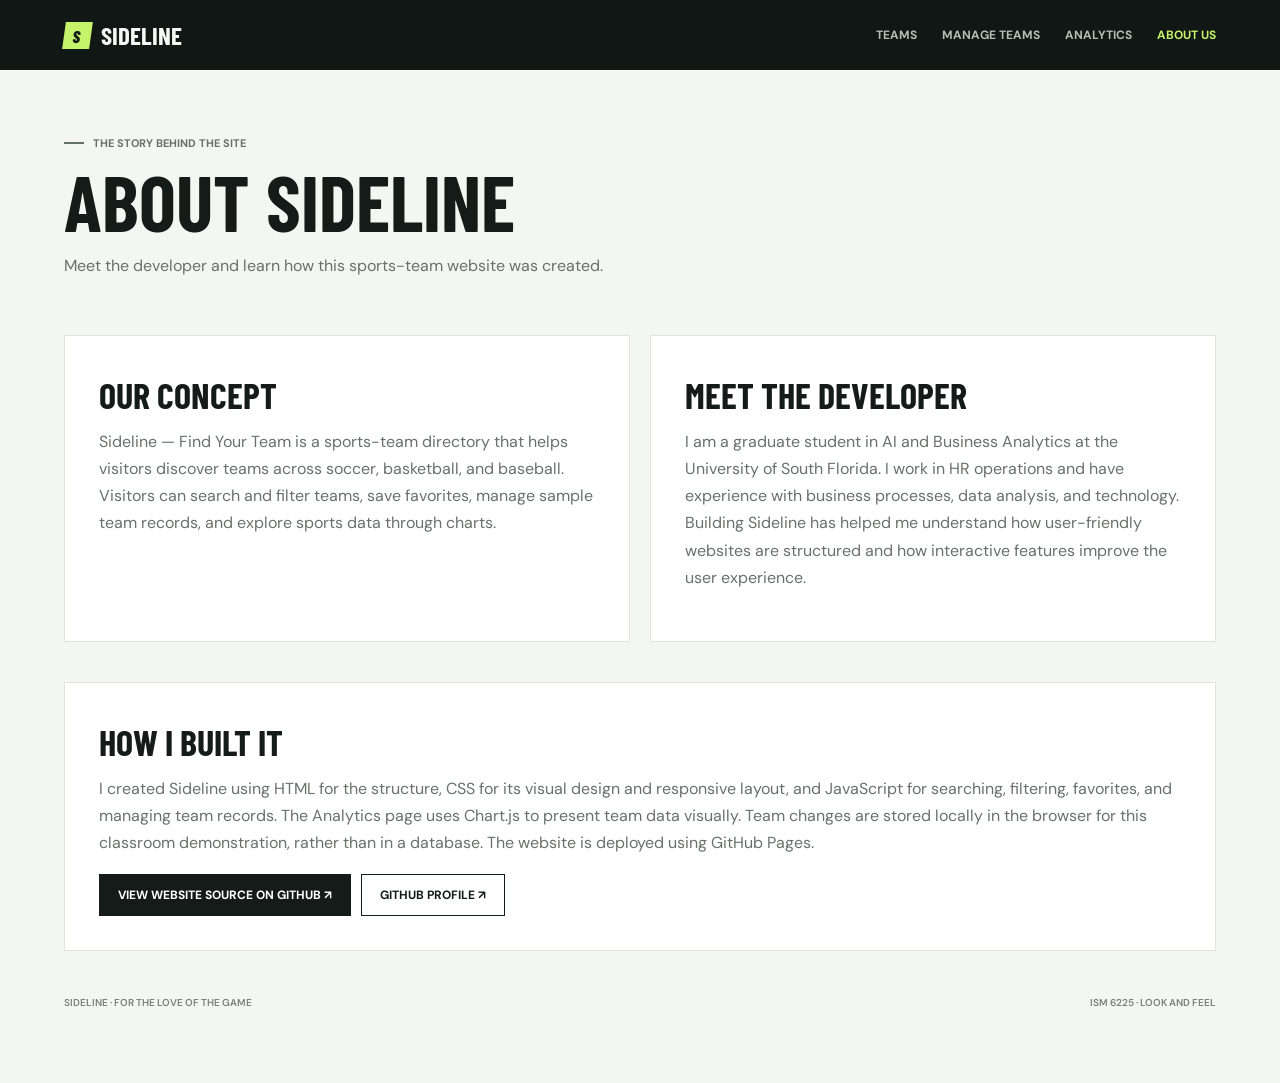
==== aboutus.html @ f000c5fc "Add files via upload" ====
<!doctype html><html lang="en"><head><meta charset="utf-8"><meta name="viewport" content="width=device-width,initial-scale=1"><title>About Us | Sideline</title><link rel="preconnect" href="https://fonts.googleapis.com"><link rel="preconnect" href="https://fonts.gstatic.com" crossorigin><link href="https://fonts.googleapis.com/css2?family=Barlow+Condensed:wght@500;600;700;800&family=DM+Sans:wght@400;500;600;700&display=swap" rel="stylesheet"><link rel="stylesheet" href="style.css"></head><body><header class="topbar"><a class="brand" href="index.html"><span class="brand-mark" aria-hidden="true">S</span> Sideline</a><nav class="nav" aria-label="Main navigation"><a href="index.html">Teams</a><a href="manage.html">Manage Teams</a><a href="analytics.html">Analytics</a><a href="aboutus.html" aria-current="page">About Us</a></nav></header><main><div class="page-intro"><div class="eyebrow" style="color:#657169">The story behind the site</div><h1>About Sideline</h1><p>Meet the developer and learn how this sports-team website was created.</p></div><div class="columns"><section class="panel"><h2>Our concept</h2><p class="muted">Sideline — Find Your Team is a sports-team directory that helps visitors discover teams across soccer, basketball, and baseball. Visitors can search and filter teams, save favorites, manage sample team records, and explore sports data through charts.</p></section><section class="panel"><h2>Meet the developer</h2><p class="muted">I am a graduate student in AI and Business Analytics at the University of South Florida. I work in HR operations and have experience with business processes, data analysis, and technology. Building Sideline has helped me understand how user-friendly websites are structured and how interactive features improve the user experience.</p></section></div><section class="panel"><h2>How I built it</h2><p class="muted">I created Sideline using HTML for the structure, CSS for its visual design and responsive layout, and JavaScript for searching, filtering, favorites, and managing team records. The Analytics page uses Chart.js to present team data visually. Team changes are stored locally in the browser for this classroom demonstration, rather than in a database. The website is deployed using GitHub Pages.</p><div class="actions"><a class="btn" href="https://github.com/ERichardsUSF/ERichardsUSF.github.io" target="_blank" rel="noopener noreferrer">View website source on GitHub ↗</a><a class="btn secondary" href="https://github.com/ERichardsUSF" target="_blank" rel="noopener noreferrer">GitHub profile ↗</a></div></section><footer><span>Sideline · For the love of the game</span><span>ISM 6225 · Look and Feel</span></footer></main></body></html>
---- style.css ----
:root {
      color-scheme: light;
      --ink: #151b18;
      --muted: #68716c;
      --paper: #f4f6f2;
      --line: #dfe4dd;
      --lime: #c5f36a;
      --forest: #1d3529;
      --orange: #f37448;
      --display: "Barlow Condensed", Impact, sans-serif;
      --body: "DM Sans", sans-serif;
    }

    * { box-sizing: border-box; }
    body { margin: 0; color: var(--ink); background: var(--paper); font-family: var(--body); }
    button, input { font: inherit; }
    button { color: inherit; }
    a { color: inherit; text-decoration: none; }
    .topbar { height: 70px; padding: 0 max(5vw, calc((100vw - 1320px) / 2)); display: flex; align-items: center; justify-content: space-between; background: #111714; color: #f6f8f3; }
    .brand { display: flex; align-items: center; gap: 10px; font: 700 25px var(--display); letter-spacing: 0; text-transform: uppercase; }
    .brand-mark { width: 27px; height: 27px; display: grid; place-items: center; background: var(--lime); color: var(--ink); font: 800 17px var(--display); transform: skew(-8deg); }
    .nav { display: flex; align-items: center; gap: 34px; font-size: 12px; font-weight: 700; text-transform: uppercase; }
    .nav a { color: #b5bdb7; transition: color .2s; }
    .nav a:hover, .nav a[aria-current="page"] { color: var(--lime); }
    .nav .saved-link { color: var(--lime); }

    main { max-width: 1320px; margin: 0 auto; padding: 30px 5vw 74px; }
    .feature { position: relative; height: clamp(270px, 34vw, 430px); overflow: hidden; display: flex; align-items: flex-end; background: #183129 url("https://images.unsplash.com/photo-1522778119026-d647f0596c20?auto=format&fit=crop&w=1900&q=85") center 57% / cover; color: white; }
    .feature::before { content: ""; position: absolute; inset: 0; background: linear-gradient(90deg, rgba(9, 19, 15, .88) 0%, rgba(9, 19, 15, .46) 51%, rgba(9, 19, 15, .04) 100%), linear-gradient(0deg, rgba(9, 19, 15, .35), transparent 55%); }
    .feature-copy { position: relative; z-index: 1; padding: clamp(25px, 5vw, 62px); max-width: 680px; }
    .eyebrow { display: flex; align-items: center; gap: 9px; color: var(--lime); font-size: 11px; font-weight: 700; letter-spacing: 0; text-transform: uppercase; }
    .eyebrow::before { content: ""; width: 20px; height: 2px; background: currentColor; }
    h1, h2, h3, p { margin-top: 0; }
    .feature h1 { margin: 14px 0 9px; font: 700 clamp(45px, 7.2vw, 88px)/.88 var(--display); letter-spacing: 0; text-transform: uppercase; }
    .feature p { margin: 0; max-width: 390px; color: #e0e7e1; font-size: 13px; line-height: 1.6; }
    .feature-label { position: absolute; z-index: 1; right: 30px; top: 28px; padding: 9px 11px; background: var(--lime); color: var(--ink); font-size: 10px; font-weight: 700; letter-spacing: 0; text-transform: uppercase; }

    .directory { padding-top: 42px; }
    .section-top { display: flex; align-items: end; justify-content: space-between; gap: 20px; margin-bottom: 22px; }
    .section-top .eyebrow { color: #657169; }
    h2 { margin: 8px 0 0; font: 700 clamp(35px, 4.8vw, 56px)/.96 var(--display); text-transform: uppercase; }
    .result-count { color: var(--muted); font-size: 12px; white-space: nowrap; }
    .controls { display: flex; align-items: center; justify-content: space-between; gap: 18px; margin-bottom: 21px; }
    .filters { display: flex; flex-wrap: wrap; gap: 7px; }
    .filter { min-height: 38px; padding: 0 15px; border: 1px solid #d8ded7; background: transparent; cursor: pointer; font-size: 11px; font-weight: 700; text-transform: uppercase; transition: color .18s, background .18s, border-color .18s; }
    .filter:hover { border-color: var(--ink); }
    .filter[aria-pressed="true"] { border-color: var(--ink); background: var(--ink); color: white; }
    .search { position: relative; width: min(270px, 100%); }
    .search input { width: 100%; height: 40px; padding: 0 12px 0 37px; border: 1px solid #d8ded7; border-radius: 0; outline: none; background: white; color: var(--ink); font-size: 12px; }
    .search input:focus { border-color: #4b694f; box-shadow: 0 0 0 2px rgba(75,105,79,.13); }
    .search svg { position: absolute; left: 12px; top: 12px; width: 16px; height: 16px; color: #78817b; pointer-events: none; }
    .team-grid { display: grid; grid-template-columns: repeat(4, minmax(0, 1fr)); border-top: 1px solid var(--line); border-left: 1px solid var(--line); }
    .team-card { position: relative; min-width: 0; min-height: 172px; padding: 21px 18px 17px; border-right: 1px solid var(--line); border-bottom: 1px solid var(--line); background: rgba(255,255,255,.52); transition: background .2s, transform .2s; }
    .team-card:hover { z-index: 1; background: white; transform: translateY(-2px); }
    .card-top { display: flex; align-items: flex-start; justify-content: space-between; }
    .crest { width: 47px; height: 47px; display: grid; place-items: center; flex: 0 0 auto; background: var(--team-color); color: white; font: 700 18px var(--display); clip-path: polygon(0 0, 100% 0, 100% 72%, 50% 100%, 0 72%); }
    .favorite { width: 32px; height: 32px; display: grid; place-items: center; border: 1px solid transparent; background: transparent; cursor: pointer; color: #7c857e; }
    .favorite:hover { border-color: var(--line); color: var(--orange); }
    .favorite[aria-pressed="true"] { color: var(--orange); }
    .favorite svg { width: 17px; height: 17px; }
    .team-card h3 { overflow: hidden; margin: 13px 0 3px; font: 700 23px/.98 var(--display); letter-spacing: 0; text-overflow: ellipsis; text-transform: uppercase; white-space: nowrap; }
    .team-meta { color: var(--muted); font-size: 10px; font-weight: 600; letter-spacing: 0; text-transform: uppercase; }
    .empty { grid-column: 1 / -1; padding: 50px 20px; border-right: 1px solid var(--line); border-bottom: 1px solid var(--line); color: var(--muted); text-align: center; font-size: 13px; }
    footer { display: flex; justify-content: space-between; gap: 16px; padding-top: 25px; color: #77817a; font-size: 10px; font-weight: 600; letter-spacing: 0; text-transform: uppercase; }

    @media (max-width: 900px) {
      .team-grid { grid-template-columns: repeat(3, minmax(0, 1fr)); }
      .topbar { padding-inline: 5vw; }
    }
    @media (max-width: 620px) {
      .topbar { height: 60px; }
      .nav { gap: 17px; font-size: 10px; }
      .nav a:nth-child(2), .nav a:nth-child(3) { display: none; }
      main { padding-top: 18px; }
      .feature { height: 310px; background-position: 59% center; }
      .feature-copy { padding: 25px; }
      .feature h1 { font-size: 58px; }
      .feature-label { top: 15px; right: 15px; }
      .directory { padding-top: 34px; }
      .section-top { align-items: flex-end; }
      .result-count { font-size: 10px; }
      .controls { align-items: stretch; flex-direction: column; gap: 12px; }
      .filters { gap: 6px; }
      .filter { min-height: 35px; padding-inline: 11px; font-size: 10px; }
      .search { width: 100%; }
      .team-grid { grid-template-columns: repeat(2, minmax(0, 1fr)); }
      .team-card { min-height: 157px; padding: 15px 13px; }
      .team-card h3 { font-size: 20px; }
      .crest { width: 42px; height: 42px; }
      footer { flex-direction: column; gap: 7px; }
    }
    @media (max-width: 360px) {
      .nav { gap: 11px; }
      .team-grid { grid-template-columns: 1fr; }
    }
    @media (prefers-reduced-motion: reduce) {
      *, *::before, *::after { scroll-behavior: auto !important; transition-duration: .01ms !important; animation-duration: .01ms !important; }
    }
  
.topbar {height:auto;min-height:70px;flex-wrap:wrap;gap:12px;padding-top:14px;padding-bottom:14px}
.nav{flex-wrap:wrap;gap:clamp(10px,2vw,25px)}
@media(max-width:620px){.nav a:nth-child(2),.nav a:nth-child(3){display:inline}.topbar{height:auto;min-height:60px}.nav{font-size:10px;gap:13px}}
.page-intro{padding:36px 0 20px}.page-intro h1{font:700 clamp(44px,7vw,78px)/.95 var(--display);text-transform:uppercase;margin:14px 0}.page-intro p{color:var(--muted);line-height:1.7;max-width:760px}
.panel{background:white;border:1px solid var(--line);padding:clamp(20px,3vw,34px);margin:20px 0}.panel h2{font-size:36px;margin-bottom:15px}.columns{display:grid;grid-template-columns:1fr 1fr;gap:20px}.field-grid{display:grid;grid-template-columns:1fr 1fr;gap:16px}.field{display:flex;flex-direction:column;gap:7px}.field label{font-size:12px;font-weight:700;text-transform:uppercase}.field input,.field select,.search-input{padding:12px;border:1px solid #cdd5cc;background:white;width:100%;min-width:0;color:var(--ink)}.btn{border:1px solid var(--ink);background:var(--ink);color:white;padding:12px 18px;display:inline-block;cursor:pointer;font-size:12px;font-weight:700;text-transform:uppercase}.btn:hover{background:var(--forest)}.btn.secondary{background:transparent;color:var(--ink)}.btn.secondary:hover{background:var(--lime)}.actions{display:flex;flex-wrap:wrap;gap:10px;margin-top:18px}.table-wrap{overflow-x:auto}table{width:100%;border-collapse:collapse;font-size:13px}th,td{border-bottom:1px solid var(--line);padding:13px 9px;text-align:left}th{font-size:11px;text-transform:uppercase}.small-btn{border:1px solid var(--line);background:white;padding:8px 10px;cursor:pointer;margin:2px}.small-btn:hover{background:var(--lime)}.muted{color:var(--muted);line-height:1.7}.metric{font:700 54px var(--display);color:var(--forest)}.chart-container{position:relative;height:350px;max-width:800px}.notice{font-size:12px;color:var(--muted)}@media(max-width:650px){.columns,.field-grid{grid-template-columns:1fr}.panel{padding:18px}.page-intro{padding-top:16px}}
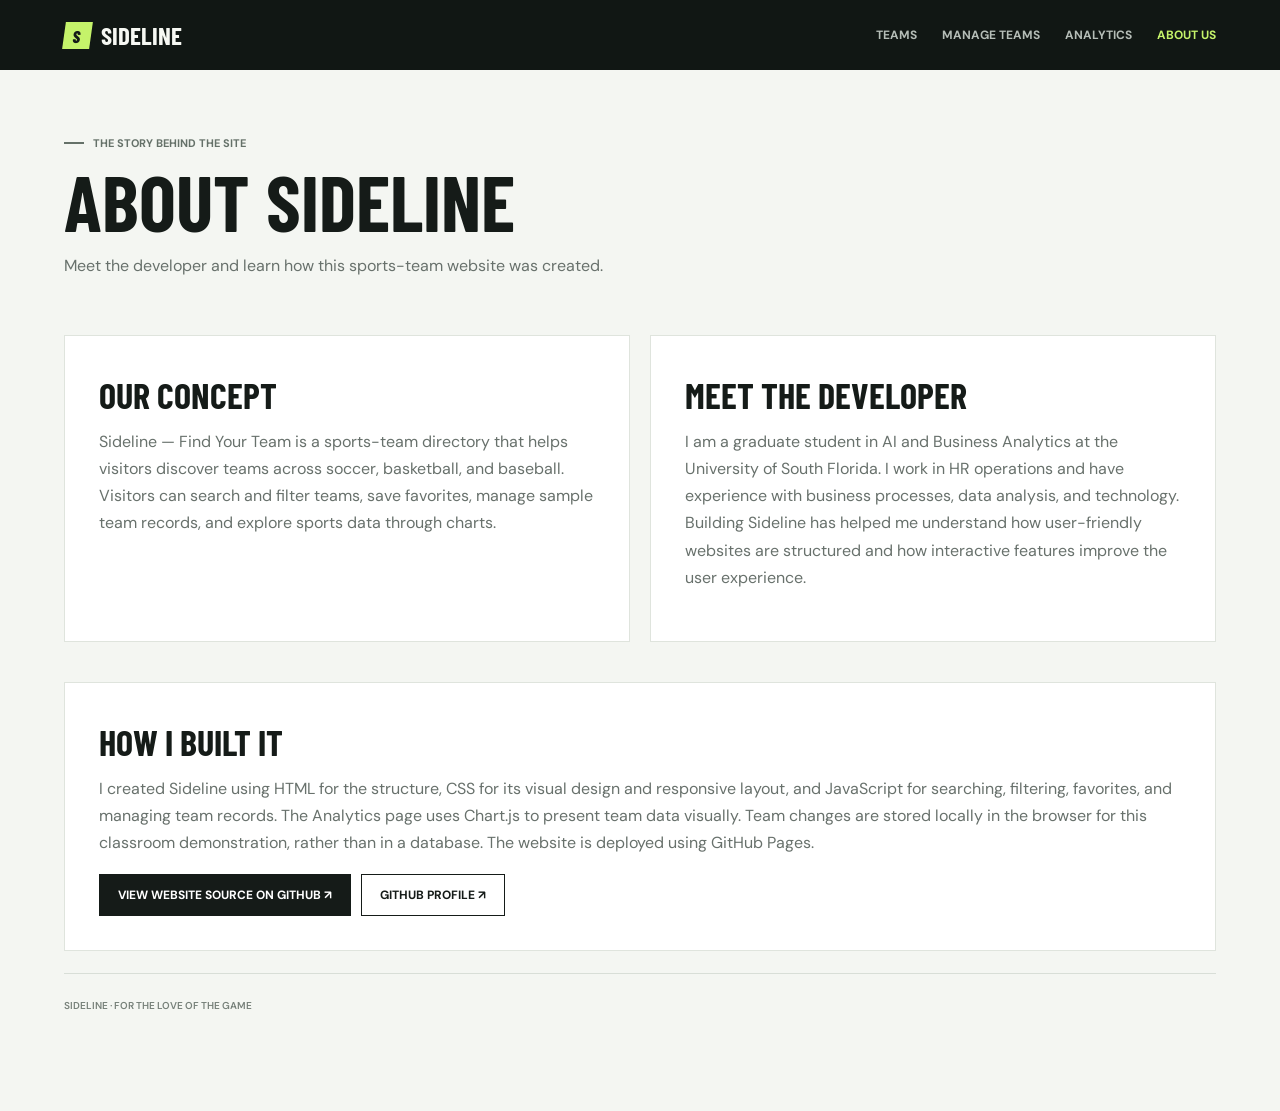
==== commit b5f7031a: "Add files via upload" ====
--- a/aboutus.html
+++ b/aboutus.html
@@ -1 +1,3 @@
-<!doctype html><html lang="en"><head><meta charset="utf-8"><meta name="viewport" content="width=device-width,initial-scale=1"><title>About Us | Sideline</title><link rel="preconnect" href="https://fonts.googleapis.com"><link rel="preconnect" href="https://fonts.gstatic.com" crossorigin><link href="https://fonts.googleapis.com/css2?family=Barlow+Condensed:wght@500;600;700;800&family=DM+Sans:wght@400;500;600;700&display=swap" rel="stylesheet"><link rel="stylesheet" href="style.css"></head><body><header class="topbar"><a class="brand" href="index.html"><span class="brand-mark" aria-hidden="true">S</span> Sideline</a><nav class="nav" aria-label="Main navigation"><a href="index.html">Teams</a><a href="manage.html">Manage Teams</a><a href="analytics.html">Analytics</a><a href="aboutus.html" aria-current="page">About Us</a></nav></header><main><div class="page-intro"><div class="eyebrow" style="color:#657169">The story behind the site</div><h1>About Sideline</h1><p>Meet the developer and learn how this sports-team website was created.</p></div><div class="columns"><section class="panel"><h2>Our concept</h2><p class="muted">Sideline — Find Your Team is a sports-team directory that helps visitors discover teams across soccer, basketball, and baseball. Visitors can search and filter teams, save favorites, manage sample team records, and explore sports data through charts.</p></section><section class="panel"><h2>Meet the developer</h2><p class="muted">I am a graduate student in AI and Business Analytics at the University of South Florida. I work in HR operations and have experience with business processes, data analysis, and technology. Building Sideline has helped me understand how user-friendly websites are structured and how interactive features improve the user experience.</p></section></div><section class="panel"><h2>How I built it</h2><p class="muted">I created Sideline using HTML for the structure, CSS for its visual design and responsive layout, and JavaScript for searching, filtering, favorites, and managing team records. The Analytics page uses Chart.js to present team data visually. Team changes are stored locally in the browser for this classroom demonstration, rather than in a database. The website is deployed using GitHub Pages.</p><div class="actions"><a class="btn" href="https://github.com/ERichardsUSF/ERichardsUSF.github.io" target="_blank" rel="noopener noreferrer">View website source on GitHub ↗</a><a class="btn secondary" href="https://github.com/ERichardsUSF" target="_blank" rel="noopener noreferrer">GitHub profile ↗</a></div></section><footer><span>Sideline · For the love of the game</span><span>ISM 6225 · Look and Feel</span></footer></main></body></html>+<!doctype html><html lang="en"><head><meta charset="utf-8"><meta name="viewport" content="width=device-width,initial-scale=1"><title>About Us | Sideline</title><link rel="preconnect" href="https://fonts.googleapis.com"><link rel="preconnect" href="https://fonts.gstatic.com" crossorigin><link href="https://fonts.googleapis.com/css2?family=Barlow+Condensed:wght@500;600;700;800&family=DM+Sans:wght@400;500;600;700&display=swap" rel="stylesheet"><link rel="stylesheet" href="style.css"></head><body><header class="topbar"><a class="brand" href="index.html"><span class="brand-mark" aria-hidden="true">S</span> Sideline</a><nav class="nav" aria-label="Main navigation"><a href="index.html">Teams</a><a href="manage.html">Manage Teams</a><a href="analytics.html">Analytics</a><a href="aboutus.html" aria-current="page">About Us</a></nav></header><main><div class="page-intro"><div class="eyebrow" style="color:#657169">The story behind the site</div><h1>About Sideline</h1><p>Meet the developer and learn how this sports-team website was created.</p></div><div class="columns"><section class="panel"><h2>Our concept</h2><p class="muted">Sideline — Find Your Team is a sports-team directory that helps visitors discover teams across soccer, basketball, and baseball. Visitors can search and filter teams, save favorites, manage sample team records, and explore sports data through charts.</p></section><section class="panel"><h2>Meet the developer</h2><p class="muted">I am a graduate student in AI and Business Analytics at the University of South Florida. I work in HR operations and have experience with business processes, data analysis, and technology. Building Sideline has helped me understand how user-friendly websites are structured and how interactive features improve the user experience.</p></section></div><section class="panel"><h2>How I built it</h2><p class="muted">I created Sideline using HTML for the structure, CSS for its visual design and responsive layout, and JavaScript for searching, filtering, favorites, and managing team records. The Analytics page uses Chart.js to present team data visually. Team changes are stored locally in the browser for this classroom demonstration, rather than in a database. The website is deployed using GitHub Pages.</p><div class="actions"><a class="btn" href="https://github.com/ERichardsUSF/ERichardsUSF.github.io" target="_blank" rel="noopener noreferrer">View website source on GitHub ↗</a><a class="btn secondary" href="https://github.com/ERichardsUSF" target="_blank" rel="noopener noreferrer">GitHub profile ↗</a></div></section>
+  <footer class="site-footer"><span>SIDELINE · FOR THE LOVE OF THE GAME</span></footer>
+</main></body></html>
--- a/style.css
+++ b/style.css
@@ -103,3 +103,5 @@
 @media(max-width:620px){.nav a:nth-child(2),.nav a:nth-child(3){display:inline}.topbar{height:auto;min-height:60px}.nav{font-size:10px;gap:13px}}
 .page-intro{padding:36px 0 20px}.page-intro h1{font:700 clamp(44px,7vw,78px)/.95 var(--display);text-transform:uppercase;margin:14px 0}.page-intro p{color:var(--muted);line-height:1.7;max-width:760px}
 .panel{background:white;border:1px solid var(--line);padding:clamp(20px,3vw,34px);margin:20px 0}.panel h2{font-size:36px;margin-bottom:15px}.columns{display:grid;grid-template-columns:1fr 1fr;gap:20px}.field-grid{display:grid;grid-template-columns:1fr 1fr;gap:16px}.field{display:flex;flex-direction:column;gap:7px}.field label{font-size:12px;font-weight:700;text-transform:uppercase}.field input,.field select,.search-input{padding:12px;border:1px solid #cdd5cc;background:white;width:100%;min-width:0;color:var(--ink)}.btn{border:1px solid var(--ink);background:var(--ink);color:white;padding:12px 18px;display:inline-block;cursor:pointer;font-size:12px;font-weight:700;text-transform:uppercase}.btn:hover{background:var(--forest)}.btn.secondary{background:transparent;color:var(--ink)}.btn.secondary:hover{background:var(--lime)}.actions{display:flex;flex-wrap:wrap;gap:10px;margin-top:18px}.table-wrap{overflow-x:auto}table{width:100%;border-collapse:collapse;font-size:13px}th,td{border-bottom:1px solid var(--line);padding:13px 9px;text-align:left}th{font-size:11px;text-transform:uppercase}.small-btn{border:1px solid var(--line);background:white;padding:8px 10px;cursor:pointer;margin:2px}.small-btn:hover{background:var(--lime)}.muted{color:var(--muted);line-height:1.7}.metric{font:700 54px var(--display);color:var(--forest)}.chart-container{position:relative;height:350px;max-width:800px}.notice{font-size:12px;color:var(--muted)}@media(max-width:650px){.columns,.field-grid{grid-template-columns:1fr}.panel{padding:18px}.page-intro{padding-top:16px}}
+
+.site-footer { display:flex; justify-content:flex-start; padding:25px 0; margin-top:22px; border-top:1px solid #d8ded7; color:#77817a; font-size:10px; font-weight:600; text-transform:uppercase; }
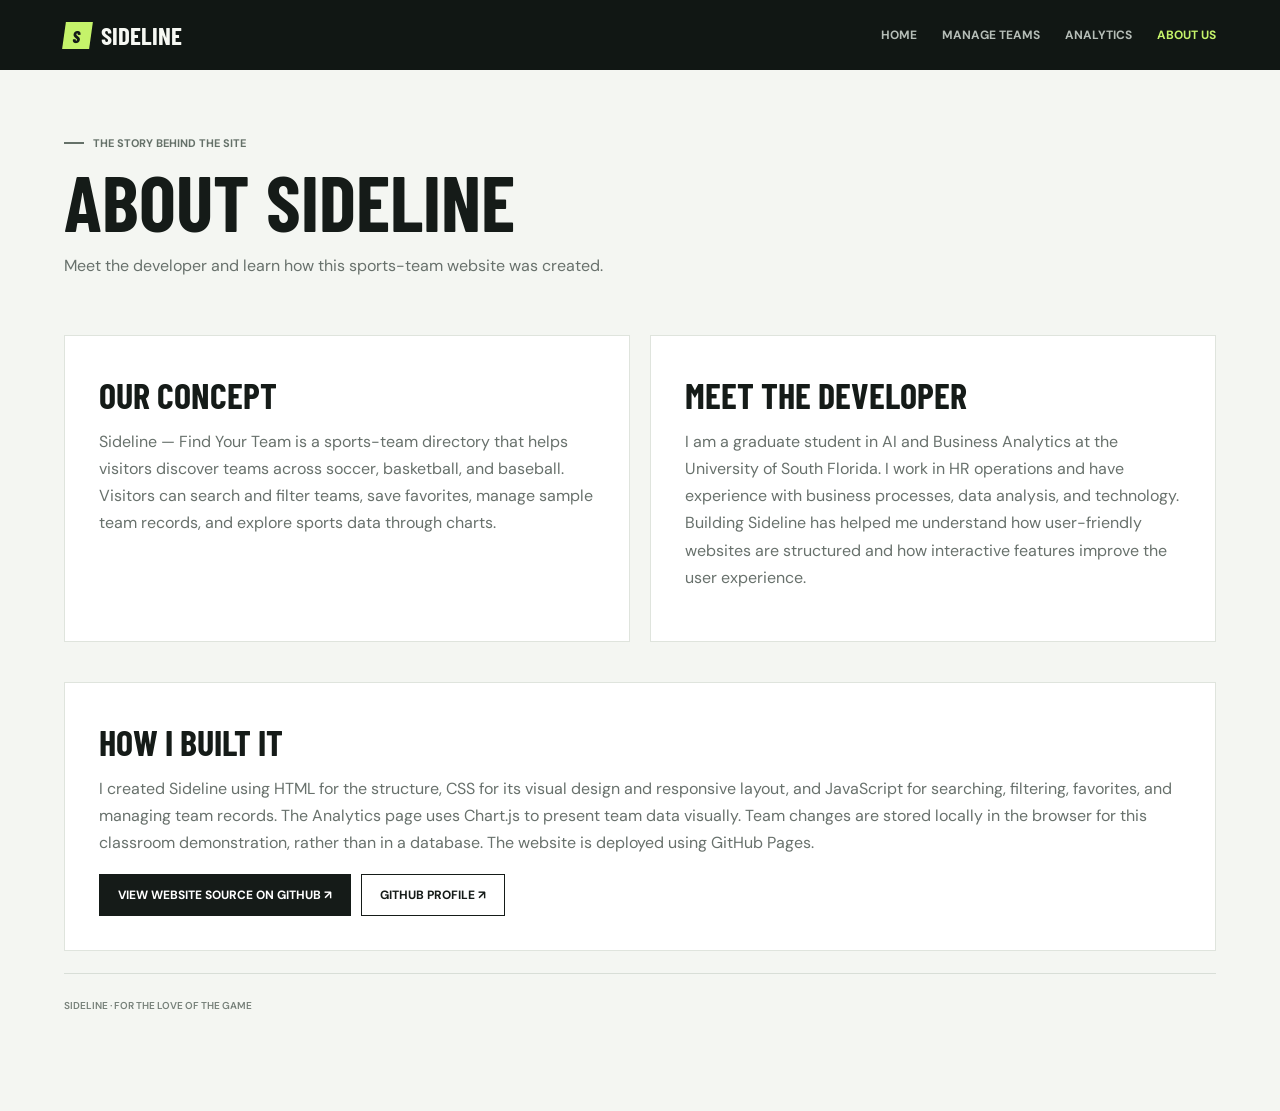
==== commit a84137e1: "Add files via upload" ====
--- a/aboutus.html
+++ b/aboutus.html
@@ -1,3 +1,3 @@
-<!doctype html><html lang="en"><head><meta charset="utf-8"><meta name="viewport" content="width=device-width,initial-scale=1"><title>About Us | Sideline</title><link rel="preconnect" href="https://fonts.googleapis.com"><link rel="preconnect" href="https://fonts.gstatic.com" crossorigin><link href="https://fonts.googleapis.com/css2?family=Barlow+Condensed:wght@500;600;700;800&family=DM+Sans:wght@400;500;600;700&display=swap" rel="stylesheet"><link rel="stylesheet" href="style.css"></head><body><header class="topbar"><a class="brand" href="index.html"><span class="brand-mark" aria-hidden="true">S</span> Sideline</a><nav class="nav" aria-label="Main navigation"><a href="index.html">Teams</a><a href="manage.html">Manage Teams</a><a href="analytics.html">Analytics</a><a href="aboutus.html" aria-current="page">About Us</a></nav></header><main><div class="page-intro"><div class="eyebrow" style="color:#657169">The story behind the site</div><h1>About Sideline</h1><p>Meet the developer and learn how this sports-team website was created.</p></div><div class="columns"><section class="panel"><h2>Our concept</h2><p class="muted">Sideline — Find Your Team is a sports-team directory that helps visitors discover teams across soccer, basketball, and baseball. Visitors can search and filter teams, save favorites, manage sample team records, and explore sports data through charts.</p></section><section class="panel"><h2>Meet the developer</h2><p class="muted">I am a graduate student in AI and Business Analytics at the University of South Florida. I work in HR operations and have experience with business processes, data analysis, and technology. Building Sideline has helped me understand how user-friendly websites are structured and how interactive features improve the user experience.</p></section></div><section class="panel"><h2>How I built it</h2><p class="muted">I created Sideline using HTML for the structure, CSS for its visual design and responsive layout, and JavaScript for searching, filtering, favorites, and managing team records. The Analytics page uses Chart.js to present team data visually. Team changes are stored locally in the browser for this classroom demonstration, rather than in a database. The website is deployed using GitHub Pages.</p><div class="actions"><a class="btn" href="https://github.com/ERichardsUSF/ERichardsUSF.github.io" target="_blank" rel="noopener noreferrer">View website source on GitHub ↗</a><a class="btn secondary" href="https://github.com/ERichardsUSF" target="_blank" rel="noopener noreferrer">GitHub profile ↗</a></div></section>
+<!doctype html><html lang="en"><head><meta charset="utf-8"><meta name="viewport" content="width=device-width,initial-scale=1"><title>About Us | Sideline</title><link rel="preconnect" href="https://fonts.googleapis.com"><link rel="preconnect" href="https://fonts.gstatic.com" crossorigin><link href="https://fonts.googleapis.com/css2?family=Barlow+Condensed:wght@500;600;700;800&family=DM+Sans:wght@400;500;600;700&display=swap" rel="stylesheet"><link rel="stylesheet" href="style.css"></head><body><header class="topbar"><a class="brand" href="index.html"><span class="brand-mark" aria-hidden="true">S</span> Sideline</a><nav class="nav" aria-label="Main navigation"><a href="index.html">Home</a><a href="manage.html">Manage Teams</a><a href="analytics.html">Analytics</a><a href="aboutus.html" aria-current="page">About Us</a></nav></header><main><div class="page-intro"><div class="eyebrow" style="color:#657169">The story behind the site</div><h1>About Sideline</h1><p>Meet the developer and learn how this sports-team website was created.</p></div><div class="columns"><section class="panel"><h2>Our concept</h2><p class="muted">Sideline — Find Your Team is a sports-team directory that helps visitors discover teams across soccer, basketball, and baseball. Visitors can search and filter teams, save favorites, manage sample team records, and explore sports data through charts.</p></section><section class="panel"><h2>Meet the developer</h2><p class="muted">I am a graduate student in AI and Business Analytics at the University of South Florida. I work in HR operations and have experience with business processes, data analysis, and technology. Building Sideline has helped me understand how user-friendly websites are structured and how interactive features improve the user experience.</p></section></div><section class="panel"><h2>How I built it</h2><p class="muted">I created Sideline using HTML for the structure, CSS for its visual design and responsive layout, and JavaScript for searching, filtering, favorites, and managing team records. The Analytics page uses Chart.js to present team data visually. Team changes are stored locally in the browser for this classroom demonstration, rather than in a database. The website is deployed using GitHub Pages.</p><div class="actions"><a class="btn" href="https://github.com/ERichardsUSF/ERichardsUSF.github.io" target="_blank" rel="noopener noreferrer">View website source on GitHub ↗</a><a class="btn secondary" href="https://github.com/ERichardsUSF" target="_blank" rel="noopener noreferrer">GitHub profile ↗</a></div></section>
   <footer class="site-footer"><span>SIDELINE · FOR THE LOVE OF THE GAME</span></footer>
 </main></body></html>
